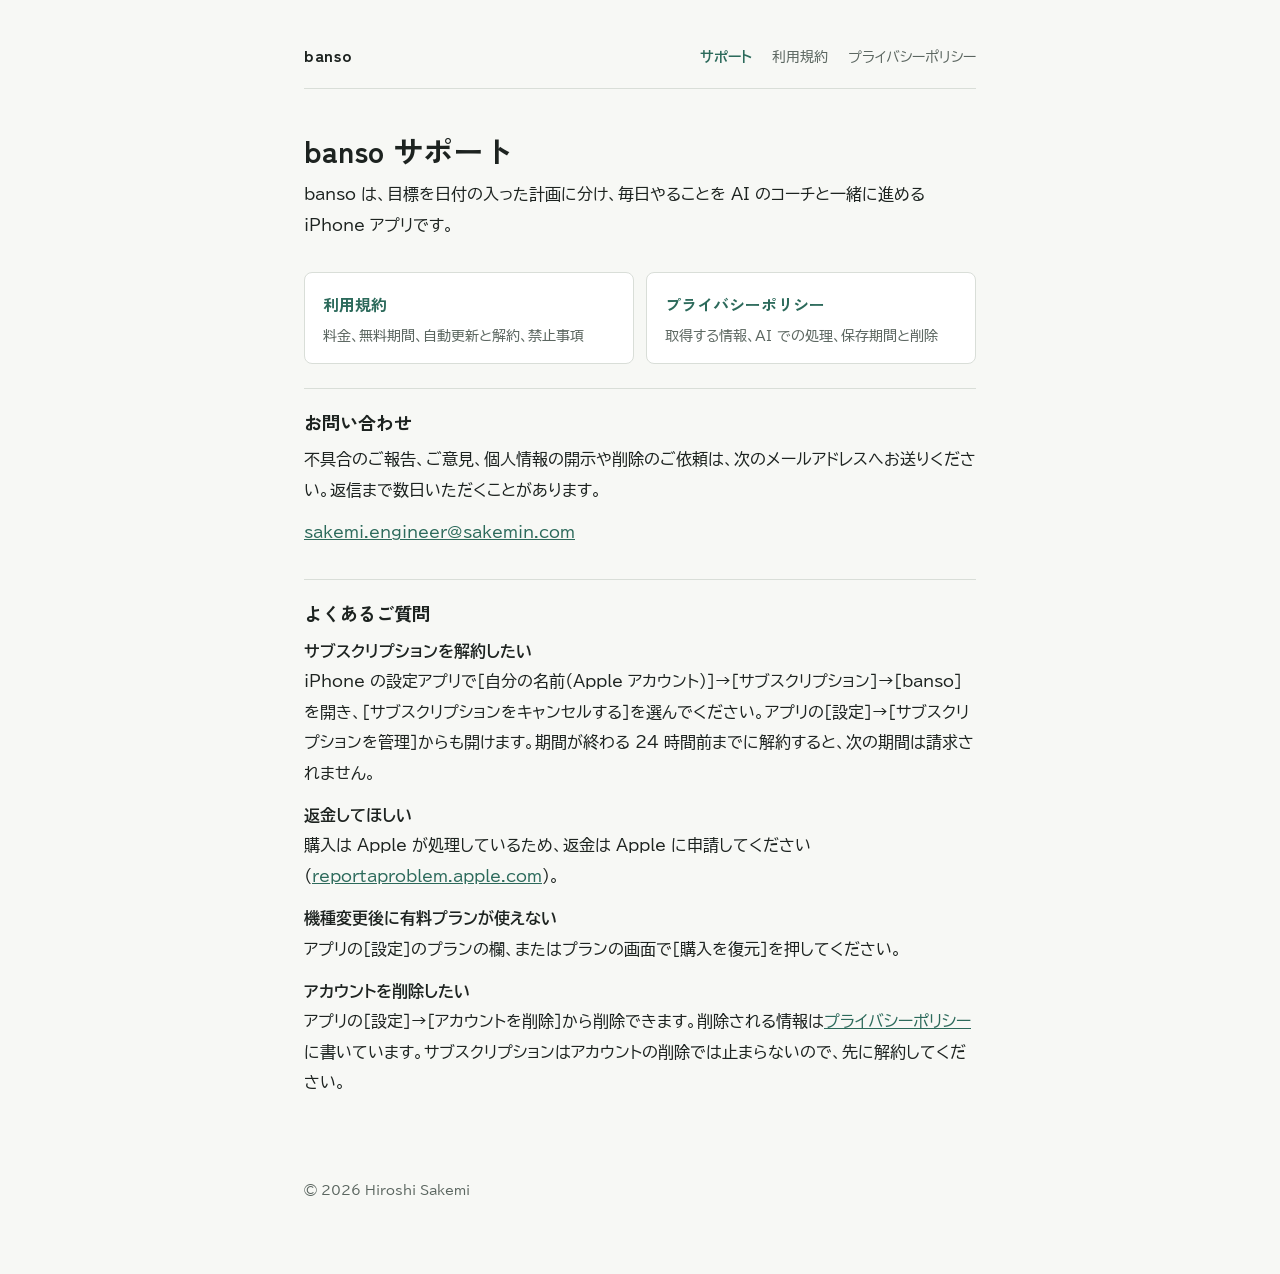
==== index.html @ 9be2c63c "banso の利用規約・プライバシーポリシー・サポートを公開する (my-tasks#225) Co-Authored-By: Claude Opus 5.5 (1M context) <norepl" ====
<!doctype html>
<html lang="ja">
<head>
<meta charset="utf-8">
<meta name="viewport" content="width=device-width, initial-scale=1, viewport-fit=cover">
<title>banso サポート</title>
<link rel="preconnect" href="https://fonts.googleapis.com">
<link rel="preconnect" href="https://fonts.gstatic.com" crossorigin>
<link rel="stylesheet" href="https://fonts.googleapis.com/css2?family=BIZ+UDPGothic:wght@400;700&family=Zen+Kaku+Gothic+New:wght@700&display=swap">
<link rel="stylesheet" href="style.css">
</head>
<body>
<div class="page">
  <header class="masthead">
    <a class="brand" href="./">banso</a>
    <nav aria-label="ページ">
      <a href="./" aria-current="page">サポート</a>
      <a href="terms/">利用規約</a>
      <a href="privacy/">プライバシーポリシー</a>
    </nav>
  </header>

  <main>
    <h1>banso サポート</h1>
    <p class="lead">banso は、目標を日付の入った計画に分け、毎日やることを AI のコーチと一緒に進める iPhone アプリです。</p>

    <div class="cards">
      <a class="card" href="terms/"><strong>利用規約</strong><span>料金、無料期間、自動更新と解約、禁止事項</span></a>
      <a class="card" href="privacy/"><strong>プライバシーポリシー</strong><span>取得する情報、AI での処理、保存期間と削除</span></a>
    </div>

    <section>
      <h2>お問い合わせ</h2>
      <p>不具合のご報告、ご意見、個人情報の開示や削除のご依頼は、次のメールアドレスへお送りください。返信まで数日いただくことがあります。</p>
      <p><a href="mailto:sakemi.engineer@sakemin.com">sakemi.engineer@sakemin.com</a></p>
    </section>

    <section>
      <h2>よくあるご質問</h2>
      <p><strong>サブスクリプションを解約したい</strong><br>
      iPhone の設定アプリで［自分の名前（Apple アカウント）］→［サブスクリプション］→［banso］を開き、［サブスクリプションをキャンセルする］を選んでください。アプリの［設定］→［サブスクリプションを管理］からも開けます。期間が終わる 24 時間前までに解約すると、次の期間は請求されません。</p>
      <p><strong>返金してほしい</strong><br>
      購入は Apple が処理しているため、返金は Apple に申請してください（<a href="https://reportaproblem.apple.com/">reportaproblem.apple.com</a>）。</p>
      <p><strong>機種変更後に有料プランが使えない</strong><br>
      アプリの［設定］のプランの欄、またはプランの画面で［購入を復元］を押してください。</p>
      <p><strong>アカウントを削除したい</strong><br>
      アプリの［設定］→［アカウントを削除］から削除できます。削除される情報は<a href="privacy/#delete">プライバシーポリシー</a>に書いています。サブスクリプションはアカウントの削除では止まらないので、先に解約してください。</p>
    </section>
  </main>

  <footer>© 2026 Hiroshi Sakemi</footer>
</div>
</body>
</html>
---- style.css ----
:root {
  --paper: #f7f8f5;
  --surface: #ffffff;
  --ink: #1d2320;
  --muted: #5b6660;
  --rule: #d9ded8;
  --accent: #2c6a5b;
  --todo-bg: #fff1c2;
  --todo-ink: #6b4b00;
}
@media (prefers-color-scheme: dark) {
  :root:not([data-theme="light"]) {
    --paper: #141816;
    --surface: #1b201d;
    --ink: #e6ebe7;
    --muted: #a0aba4;
    --rule: #2f3632;
    --accent: #7cc3ae;
    --todo-bg: #4a3a0c;
    --todo-ink: #ffe29a;
    color-scheme: dark;
  }
}
:root[data-theme="dark"] {
  --paper: #141816;
  --surface: #1b201d;
  --ink: #e6ebe7;
  --muted: #a0aba4;
  --rule: #2f3632;
  --accent: #7cc3ae;
  --todo-bg: #4a3a0c;
  --todo-ink: #ffe29a;
  color-scheme: dark;
}

* { box-sizing: border-box; }
body {
  margin: 0;
  background: var(--paper);
  color: var(--ink);
  font-family: "BIZ UDPGothic", "Hiragino Sans", "Yu Gothic", sans-serif;
  font-size: 16px;
  line-height: 1.9;
  padding-inline: 20px;
}
.page { max-width: 42rem; margin-inline: auto; padding-block: 40px 72px; }

.masthead { display: flex; flex-wrap: wrap; align-items: baseline; justify-content: space-between; gap: 8px 24px; padding-bottom: 16px; border-bottom: 1px solid var(--rule); }
.brand { font-family: "Zen Kaku Gothic New", "Hiragino Sans", sans-serif; font-weight: 700; font-size: 1.05rem; color: var(--ink); text-decoration: none; letter-spacing: 0.04em; }
.masthead nav { display: flex; gap: 20px; font-size: 0.9rem; }
.masthead nav a { color: var(--muted); text-decoration: none; }
.masthead nav a[aria-current="page"] { color: var(--accent); font-weight: 700; }
.masthead nav a:hover, .masthead nav a:focus-visible { color: var(--accent); }

h1 { font-family: "Zen Kaku Gothic New", "Hiragino Sans", sans-serif; font-size: 1.9rem; line-height: 1.4; margin: 40px 0 8px; text-wrap: balance; }
.dates { color: var(--muted); font-size: 0.85rem; margin: 0 0 24px; font-variant-numeric: tabular-nums; }
.lead { margin: 0 0 32px; }

section { padding-block: 20px; border-top: 1px solid var(--rule); }
h2 { font-family: "Zen Kaku Gothic New", "Hiragino Sans", sans-serif; font-size: 1.15rem; line-height: 1.5; margin: 0 0 8px; display: flex; gap: 12px; text-wrap: balance; }
h2 .no { color: var(--accent); flex: none; font-variant-numeric: tabular-nums; }
p { margin: 0 0 12px; }
ol, ul { margin: 0 0 12px; padding-left: 1.5em; }
li { margin-bottom: 4px; }

.table-wrap { overflow-x: auto; margin: 8px 0 16px; }
table { border-collapse: collapse; width: 100%; font-size: 0.92rem; line-height: 1.7; }
th, td { text-align: left; vertical-align: top; padding: 10px 12px; border-bottom: 1px solid var(--rule); }
th { font-weight: 700; color: var(--muted); font-size: 0.82rem; letter-spacing: 0.04em; white-space: nowrap; }
td:first-child { white-space: nowrap; font-weight: 700; }

a { color: var(--accent); }
a:focus-visible { outline: 2px solid var(--accent); outline-offset: 2px; border-radius: 2px; }
.todo { background: var(--todo-bg); color: var(--todo-ink); padding: 0 4px; border-radius: 3px; font-weight: 700; }

.cards { display: grid; grid-template-columns: repeat(auto-fit, minmax(15rem, 1fr)); gap: 12px; margin: 24px 0; }
.card { background: var(--surface); border: 1px solid var(--rule); border-radius: 8px; padding: 16px 18px; color: var(--ink); text-decoration: none; display: flex; flex-direction: column; gap: 4px; }
.card strong { font-family: "Zen Kaku Gothic New", "Hiragino Sans", sans-serif; color: var(--accent); }
.card span { color: var(--muted); font-size: 0.9rem; line-height: 1.6; }
.card:hover, .card:focus-visible { border-color: var(--accent); }

footer { margin-top: 48px; color: var(--muted); font-size: 0.82rem; }
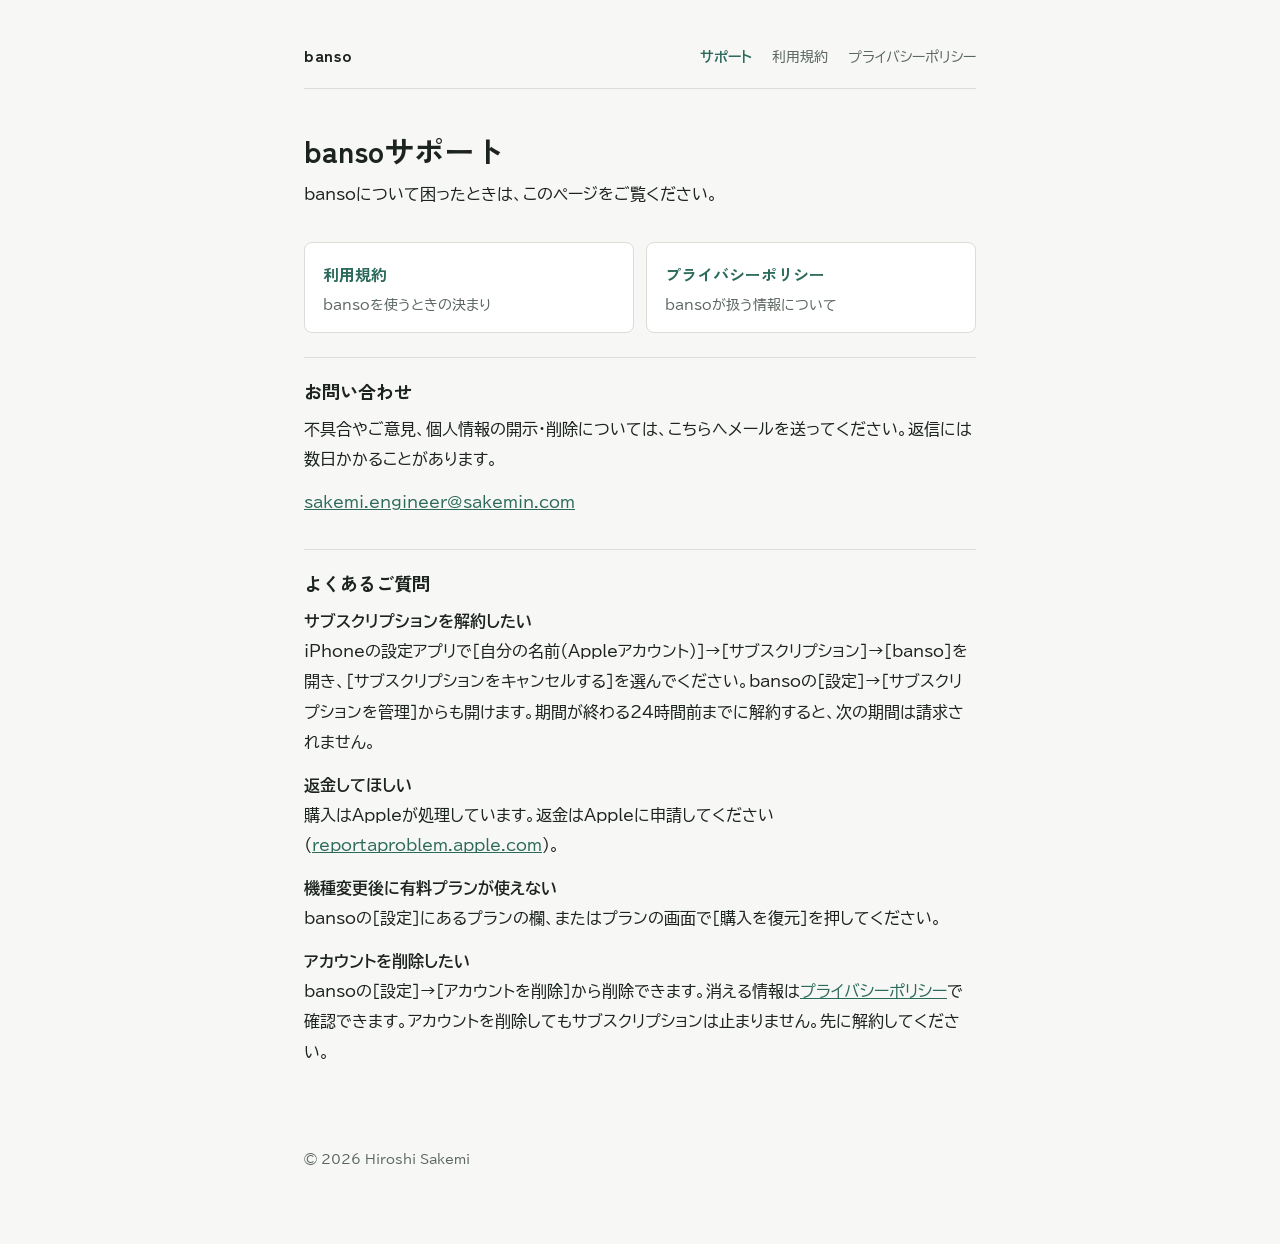
==== commit 88059c89: "docs: 規約・ポリシー・サポートを、個人開発者の言葉で書き直す" ====
--- a/index.html
+++ b/index.html
@@ -21,30 +21,30 @@
   </header>
 
   <main>
-    <h1>banso サポート</h1>
-    <p class="lead">banso は、目標を日付の入った計画に分け、毎日やることを AI のコーチと一緒に進める iPhone アプリです。</p>
+    <h1>bansoサポート</h1>
+    <p class="lead">bansoについて困ったときは、このページをご覧ください。</p>
 
     <div class="cards">
-      <a class="card" href="terms/"><strong>利用規約</strong><span>料金、無料期間、自動更新と解約、禁止事項</span></a>
-      <a class="card" href="privacy/"><strong>プライバシーポリシー</strong><span>取得する情報、AI での処理、保存期間と削除</span></a>
+      <a class="card" href="terms/"><strong>利用規約</strong><span>bansoを使うときの決まり</span></a>
+      <a class="card" href="privacy/"><strong>プライバシーポリシー</strong><span>bansoが扱う情報について</span></a>
     </div>
 
     <section>
       <h2>お問い合わせ</h2>
-      <p>不具合のご報告、ご意見、個人情報の開示や削除のご依頼は、次のメールアドレスへお送りください。返信まで数日いただくことがあります。</p>
+      <p>不具合やご意見、個人情報の開示・削除については、こちらへメールを送ってください。返信には数日かかることがあります。</p>
       <p><a href="mailto:sakemi.engineer@sakemin.com">sakemi.engineer@sakemin.com</a></p>
     </section>
 
     <section>
       <h2>よくあるご質問</h2>
       <p><strong>サブスクリプションを解約したい</strong><br>
-      iPhone の設定アプリで［自分の名前（Apple アカウント）］→［サブスクリプション］→［banso］を開き、［サブスクリプションをキャンセルする］を選んでください。アプリの［設定］→［サブスクリプションを管理］からも開けます。期間が終わる 24 時間前までに解約すると、次の期間は請求されません。</p>
+      iPhoneの設定アプリで［自分の名前（Appleアカウント）］→［サブスクリプション］→［banso］を開き、［サブスクリプションをキャンセルする］を選んでください。bansoの［設定］→［サブスクリプションを管理］からも開けます。期間が終わる24時間前までに解約すると、次の期間は請求されません。</p>
       <p><strong>返金してほしい</strong><br>
-      購入は Apple が処理しているため、返金は Apple に申請してください（<a href="https://reportaproblem.apple.com/">reportaproblem.apple.com</a>）。</p>
+      購入はAppleが処理しています。返金はAppleに申請してください（<a href="https://reportaproblem.apple.com/">reportaproblem.apple.com</a>）。</p>
       <p><strong>機種変更後に有料プランが使えない</strong><br>
-      アプリの［設定］のプランの欄、またはプランの画面で［購入を復元］を押してください。</p>
+      bansoの［設定］にあるプランの欄、またはプランの画面で［購入を復元］を押してください。</p>
       <p><strong>アカウントを削除したい</strong><br>
-      アプリの［設定］→［アカウントを削除］から削除できます。削除される情報は<a href="privacy/#delete">プライバシーポリシー</a>に書いています。サブスクリプションはアカウントの削除では止まらないので、先に解約してください。</p>
+      bansoの［設定］→［アカウントを削除］から削除できます。消える情報は<a href="privacy/#delete">プライバシーポリシー</a>で確認できます。アカウントを削除してもサブスクリプションは止まりません。先に解約してください。</p>
     </section>
   </main>
 
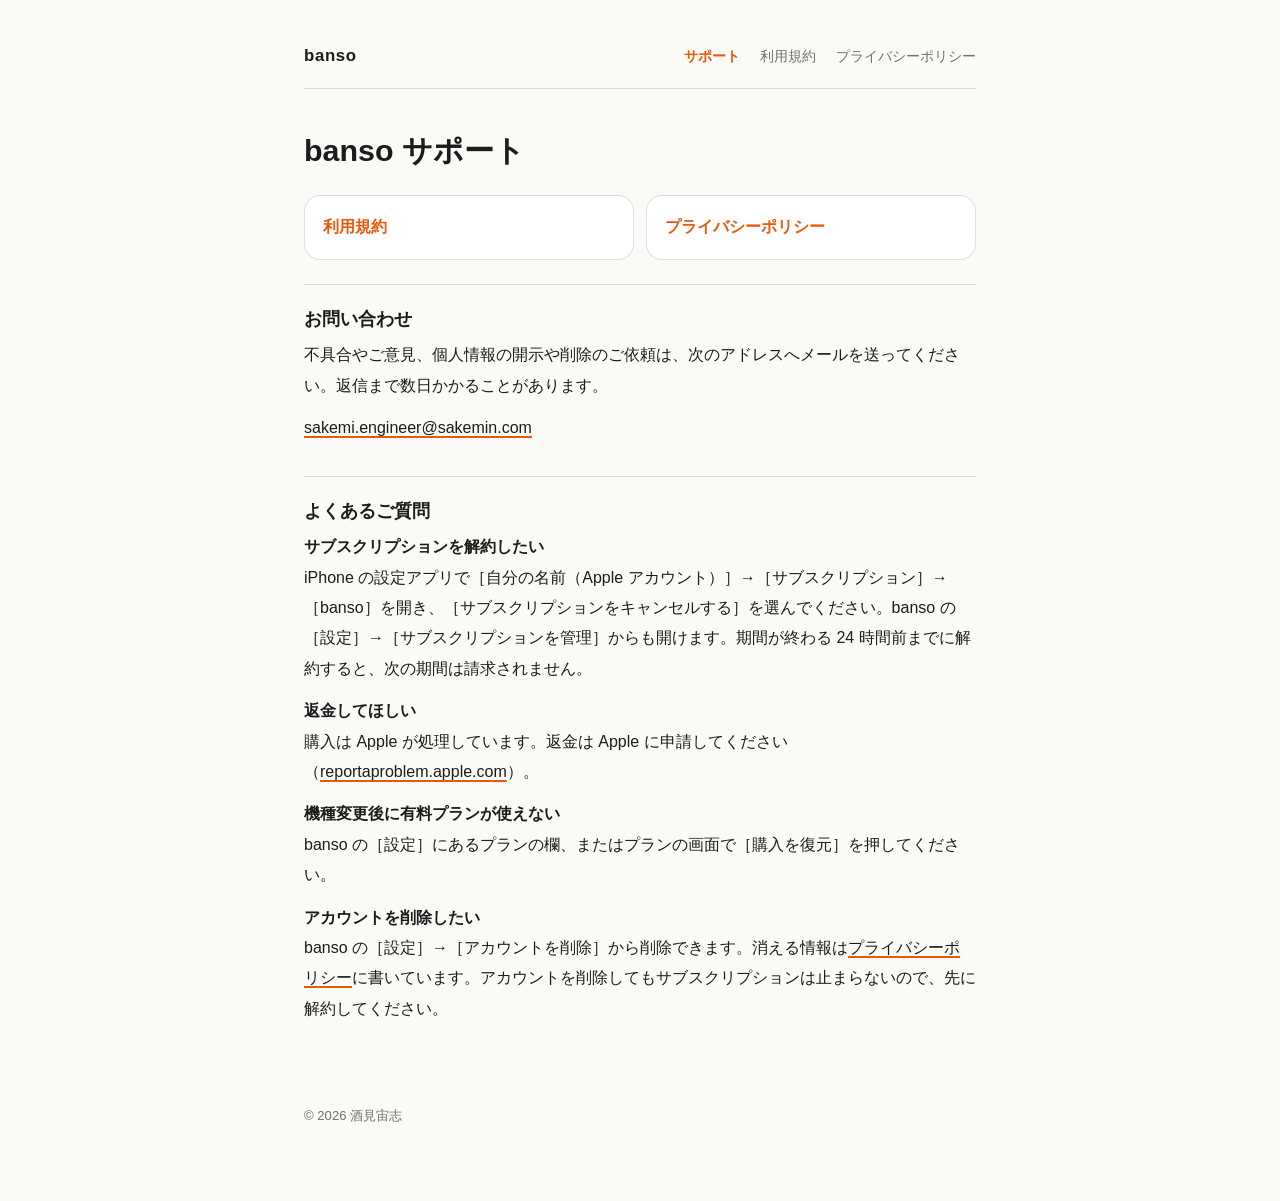
==== commit 985db46b: "docs: 運営者名を酒見宙志にし、文字と色を banso のアプリにそろえる - 本文の「私」をやめ、名前は冒頭・お問い合わせ・フッターだけに置く - 和文と英数字の間の半角空白をアプリの書き方に戻" ====
--- a/index.html
+++ b/index.html
@@ -4,9 +4,6 @@
 <meta charset="utf-8">
 <meta name="viewport" content="width=device-width, initial-scale=1, viewport-fit=cover">
 <title>banso サポート</title>
-<link rel="preconnect" href="https://fonts.googleapis.com">
-<link rel="preconnect" href="https://fonts.gstatic.com" crossorigin>
-<link rel="stylesheet" href="https://fonts.googleapis.com/css2?family=BIZ+UDPGothic:wght@400;700&family=Zen+Kaku+Gothic+New:wght@700&display=swap">
 <link rel="stylesheet" href="style.css">
 </head>
 <body>
@@ -21,34 +18,33 @@
   </header>
 
   <main>
-    <h1>bansoサポート</h1>
-    <p class="lead">bansoについて困ったときは、このページをご覧ください。</p>
+    <h1>banso サポート</h1>
 
     <div class="cards">
-      <a class="card" href="terms/"><strong>利用規約</strong><span>bansoを使うときの決まり</span></a>
-      <a class="card" href="privacy/"><strong>プライバシーポリシー</strong><span>bansoが扱う情報について</span></a>
+      <a class="card" href="terms/"><strong>利用規約</strong></a>
+      <a class="card" href="privacy/"><strong>プライバシーポリシー</strong></a>
     </div>
 
     <section>
       <h2>お問い合わせ</h2>
-      <p>不具合やご意見、個人情報の開示・削除については、こちらへメールを送ってください。返信には数日かかることがあります。</p>
+      <p>不具合やご意見、個人情報の開示や削除のご依頼は、次のアドレスへメールを送ってください。返信まで数日かかることがあります。</p>
       <p><a href="mailto:sakemi.engineer@sakemin.com">sakemi.engineer@sakemin.com</a></p>
     </section>
 
     <section>
       <h2>よくあるご質問</h2>
       <p><strong>サブスクリプションを解約したい</strong><br>
-      iPhoneの設定アプリで［自分の名前（Appleアカウント）］→［サブスクリプション］→［banso］を開き、［サブスクリプションをキャンセルする］を選んでください。bansoの［設定］→［サブスクリプションを管理］からも開けます。期間が終わる24時間前までに解約すると、次の期間は請求されません。</p>
+      iPhone の設定アプリで［自分の名前（Apple アカウント）］→［サブスクリプション］→［banso］を開き、［サブスクリプションをキャンセルする］を選んでください。banso の［設定］→［サブスクリプションを管理］からも開けます。期間が終わる 24 時間前までに解約すると、次の期間は請求されません。</p>
       <p><strong>返金してほしい</strong><br>
-      購入はAppleが処理しています。返金はAppleに申請してください（<a href="https://reportaproblem.apple.com/">reportaproblem.apple.com</a>）。</p>
+      購入は Apple が処理しています。返金は Apple に申請してください（<a href="https://reportaproblem.apple.com/">reportaproblem.apple.com</a>）。</p>
       <p><strong>機種変更後に有料プランが使えない</strong><br>
-      bansoの［設定］にあるプランの欄、またはプランの画面で［購入を復元］を押してください。</p>
+      banso の［設定］にあるプランの欄、またはプランの画面で［購入を復元］を押してください。</p>
       <p><strong>アカウントを削除したい</strong><br>
-      bansoの［設定］→［アカウントを削除］から削除できます。消える情報は<a href="privacy/#delete">プライバシーポリシー</a>で確認できます。アカウントを削除してもサブスクリプションは止まりません。先に解約してください。</p>
+      banso の［設定］→［アカウントを削除］から削除できます。消える情報は<a href="privacy/#delete">プライバシーポリシー</a>に書いています。アカウントを削除してもサブスクリプションは止まらないので、先に解約してください。</p>
     </section>
   </main>
 
-  <footer>© 2026 Hiroshi Sakemi</footer>
+  <footer>© 2026 酒見宙志</footer>
 </div>
 </body>
 </html>
--- a/style.css
+++ b/style.css
@@ -1,33 +1,33 @@
 :root {
-  --paper: #f7f8f5;
-  --surface: #ffffff;
-  --ink: #1d2320;
-  --muted: #5b6660;
-  --rule: #d9ded8;
-  --accent: #2c6a5b;
+  --paper: #FAFAF7;
+  --surface: #FFFFFF;
+  --ink: #1A1D1A;
+  --muted: rgba(26, 29, 26, 0.62);
+  --rule: rgba(26, 29, 26, 0.14);
+  --accent: #E8590C;
   --todo-bg: #fff1c2;
   --todo-ink: #6b4b00;
 }
 @media (prefers-color-scheme: dark) {
   :root:not([data-theme="light"]) {
-    --paper: #141816;
-    --surface: #1b201d;
-    --ink: #e6ebe7;
-    --muted: #a0aba4;
-    --rule: #2f3632;
-    --accent: #7cc3ae;
+    --paper: #131311;
+    --surface: #1E1E1B;
+    --ink: #F2F2EC;
+    --muted: rgba(242, 242, 236, 0.62);
+    --rule: rgba(242, 242, 236, 0.14);
+    --accent: #FF6B1A;
     --todo-bg: #4a3a0c;
     --todo-ink: #ffe29a;
     color-scheme: dark;
   }
 }
 :root[data-theme="dark"] {
-  --paper: #141816;
-  --surface: #1b201d;
-  --ink: #e6ebe7;
-  --muted: #a0aba4;
-  --rule: #2f3632;
-  --accent: #7cc3ae;
+  --paper: #131311;
+  --surface: #1E1E1B;
+  --ink: #F2F2EC;
+  --muted: rgba(242, 242, 236, 0.62);
+  --rule: rgba(242, 242, 236, 0.14);
+  --accent: #FF6B1A;
   --todo-bg: #4a3a0c;
   --todo-ink: #ffe29a;
   color-scheme: dark;
@@ -38,7 +38,7 @@
   margin: 0;
   background: var(--paper);
   color: var(--ink);
-  font-family: "BIZ UDPGothic", "Hiragino Sans", "Yu Gothic", sans-serif;
+  font-family: -apple-system, BlinkMacSystemFont, "Hiragino Sans", "Hiragino Kaku Gothic ProN", "Noto Sans JP", sans-serif;
   font-size: 16px;
   line-height: 1.9;
   padding-inline: 20px;
@@ -46,18 +46,18 @@
 .page { max-width: 42rem; margin-inline: auto; padding-block: 40px 72px; }
 
 .masthead { display: flex; flex-wrap: wrap; align-items: baseline; justify-content: space-between; gap: 8px 24px; padding-bottom: 16px; border-bottom: 1px solid var(--rule); }
-.brand { font-family: "Zen Kaku Gothic New", "Hiragino Sans", sans-serif; font-weight: 700; font-size: 1.05rem; color: var(--ink); text-decoration: none; letter-spacing: 0.04em; }
+.brand { font-family: -apple-system, BlinkMacSystemFont, "Hiragino Sans", "Hiragino Kaku Gothic ProN", "Noto Sans JP", sans-serif; font-weight: 700; font-size: 1.05rem; color: var(--ink); text-decoration: none; letter-spacing: 0.04em; }
 .masthead nav { display: flex; gap: 20px; font-size: 0.9rem; }
 .masthead nav a { color: var(--muted); text-decoration: none; }
 .masthead nav a[aria-current="page"] { color: var(--accent); font-weight: 700; }
 .masthead nav a:hover, .masthead nav a:focus-visible { color: var(--accent); }
 
-h1 { font-family: "Zen Kaku Gothic New", "Hiragino Sans", sans-serif; font-size: 1.9rem; line-height: 1.4; margin: 40px 0 8px; text-wrap: balance; }
+h1 { font-family: -apple-system, BlinkMacSystemFont, "Hiragino Sans", "Hiragino Kaku Gothic ProN", "Noto Sans JP", sans-serif; font-size: 1.9rem; line-height: 1.4; margin: 40px 0 8px; text-wrap: balance; }
 .dates { color: var(--muted); font-size: 0.85rem; margin: 0 0 24px; font-variant-numeric: tabular-nums; }
 .lead { margin: 0 0 32px; }
 
 section { padding-block: 20px; border-top: 1px solid var(--rule); }
-h2 { font-family: "Zen Kaku Gothic New", "Hiragino Sans", sans-serif; font-size: 1.15rem; line-height: 1.5; margin: 0 0 8px; display: flex; gap: 12px; text-wrap: balance; }
+h2 { font-family: -apple-system, BlinkMacSystemFont, "Hiragino Sans", "Hiragino Kaku Gothic ProN", "Noto Sans JP", sans-serif; font-size: 1.15rem; line-height: 1.5; margin: 0 0 8px; display: flex; gap: 12px; text-wrap: balance; }
 h2 .no { color: var(--accent); flex: none; font-variant-numeric: tabular-nums; }
 p { margin: 0 0 12px; }
 ol, ul { margin: 0 0 12px; padding-left: 1.5em; }
@@ -69,13 +69,13 @@
 th { font-weight: 700; color: var(--muted); font-size: 0.82rem; letter-spacing: 0.04em; white-space: nowrap; }
 td:first-child { white-space: nowrap; font-weight: 700; }
 
-a { color: var(--accent); }
+main a, footer a { color: var(--ink); text-decoration-color: var(--accent); text-decoration-thickness: 1.5px; text-underline-offset: 3px; }
 a:focus-visible { outline: 2px solid var(--accent); outline-offset: 2px; border-radius: 2px; }
 .todo { background: var(--todo-bg); color: var(--todo-ink); padding: 0 4px; border-radius: 3px; font-weight: 700; }
 
 .cards { display: grid; grid-template-columns: repeat(auto-fit, minmax(15rem, 1fr)); gap: 12px; margin: 24px 0; }
-.card { background: var(--surface); border: 1px solid var(--rule); border-radius: 8px; padding: 16px 18px; color: var(--ink); text-decoration: none; display: flex; flex-direction: column; gap: 4px; }
-.card strong { font-family: "Zen Kaku Gothic New", "Hiragino Sans", sans-serif; color: var(--accent); }
+.card { background: var(--surface); border: 1px solid var(--rule); border-radius: 16px; padding: 16px 18px; color: var(--ink); text-decoration: none; display: flex; flex-direction: column; gap: 4px; }
+.card strong { font-family: -apple-system, BlinkMacSystemFont, "Hiragino Sans", "Hiragino Kaku Gothic ProN", "Noto Sans JP", sans-serif; color: var(--accent); }
 .card span { color: var(--muted); font-size: 0.9rem; line-height: 1.6; }
 .card:hover, .card:focus-visible { border-color: var(--accent); }
 
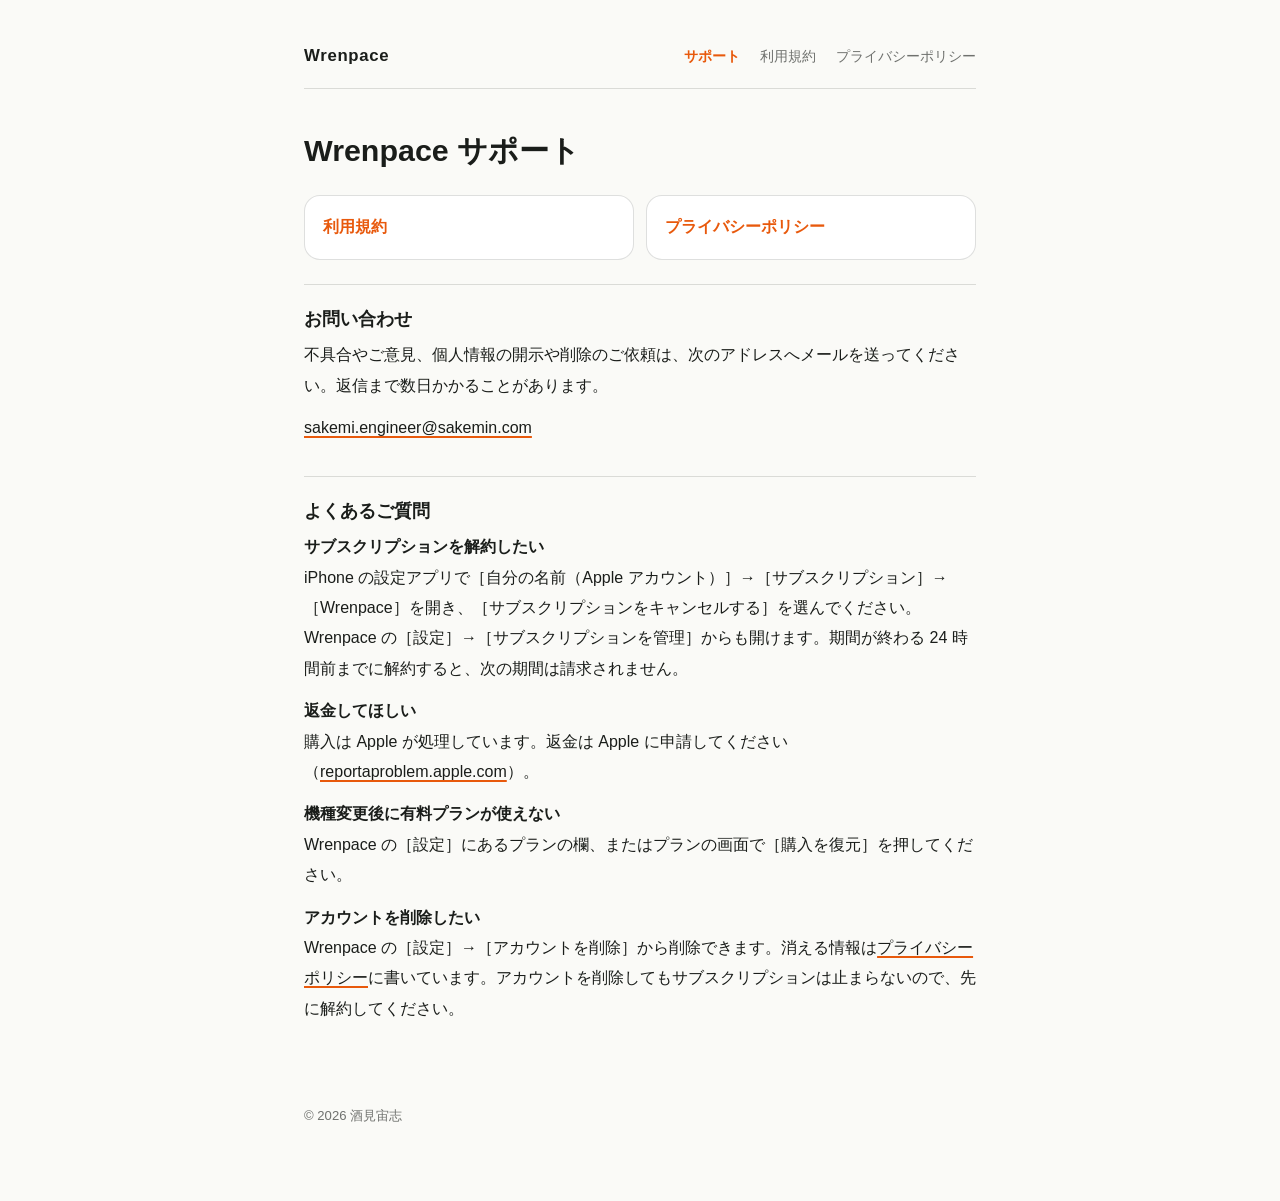
==== commit 3ad1b594: "docs: アプリ名を banso から Wrenpace に変える (my-tasks#153) サポート・プライバシーポリシー・利用規約の表記を Wrenpace にし、 規約とポリシーに改定日（" ====
--- a/index.html
+++ b/index.html
@@ -3,13 +3,13 @@
 <head>
 <meta charset="utf-8">
 <meta name="viewport" content="width=device-width, initial-scale=1, viewport-fit=cover">
-<title>banso サポート</title>
+<title>Wrenpace サポート</title>
 <link rel="stylesheet" href="style.css">
 </head>
 <body>
 <div class="page">
   <header class="masthead">
-    <a class="brand" href="./">banso</a>
+    <a class="brand" href="./">Wrenpace</a>
     <nav aria-label="ページ">
       <a href="./" aria-current="page">サポート</a>
       <a href="terms/">利用規約</a>
@@ -18,7 +18,7 @@
   </header>
 
   <main>
-    <h1>banso サポート</h1>
+    <h1>Wrenpace サポート</h1>
 
     <div class="cards">
       <a class="card" href="terms/"><strong>利用規約</strong></a>
@@ -34,13 +34,13 @@
     <section>
       <h2>よくあるご質問</h2>
       <p><strong>サブスクリプションを解約したい</strong><br>
-      iPhone の設定アプリで［自分の名前（Apple アカウント）］→［サブスクリプション］→［banso］を開き、［サブスクリプションをキャンセルする］を選んでください。banso の［設定］→［サブスクリプションを管理］からも開けます。期間が終わる 24 時間前までに解約すると、次の期間は請求されません。</p>
+      iPhone の設定アプリで［自分の名前（Apple アカウント）］→［サブスクリプション］→［Wrenpace］を開き、［サブスクリプションをキャンセルする］を選んでください。Wrenpace の［設定］→［サブスクリプションを管理］からも開けます。期間が終わる 24 時間前までに解約すると、次の期間は請求されません。</p>
       <p><strong>返金してほしい</strong><br>
       購入は Apple が処理しています。返金は Apple に申請してください（<a href="https://reportaproblem.apple.com/">reportaproblem.apple.com</a>）。</p>
       <p><strong>機種変更後に有料プランが使えない</strong><br>
-      banso の［設定］にあるプランの欄、またはプランの画面で［購入を復元］を押してください。</p>
+      Wrenpace の［設定］にあるプランの欄、またはプランの画面で［購入を復元］を押してください。</p>
       <p><strong>アカウントを削除したい</strong><br>
-      banso の［設定］→［アカウントを削除］から削除できます。消える情報は<a href="privacy/#delete">プライバシーポリシー</a>に書いています。アカウントを削除してもサブスクリプションは止まらないので、先に解約してください。</p>
+      Wrenpace の［設定］→［アカウントを削除］から削除できます。消える情報は<a href="privacy/#delete">プライバシーポリシー</a>に書いています。アカウントを削除してもサブスクリプションは止まらないので、先に解約してください。</p>
     </section>
   </main>
 
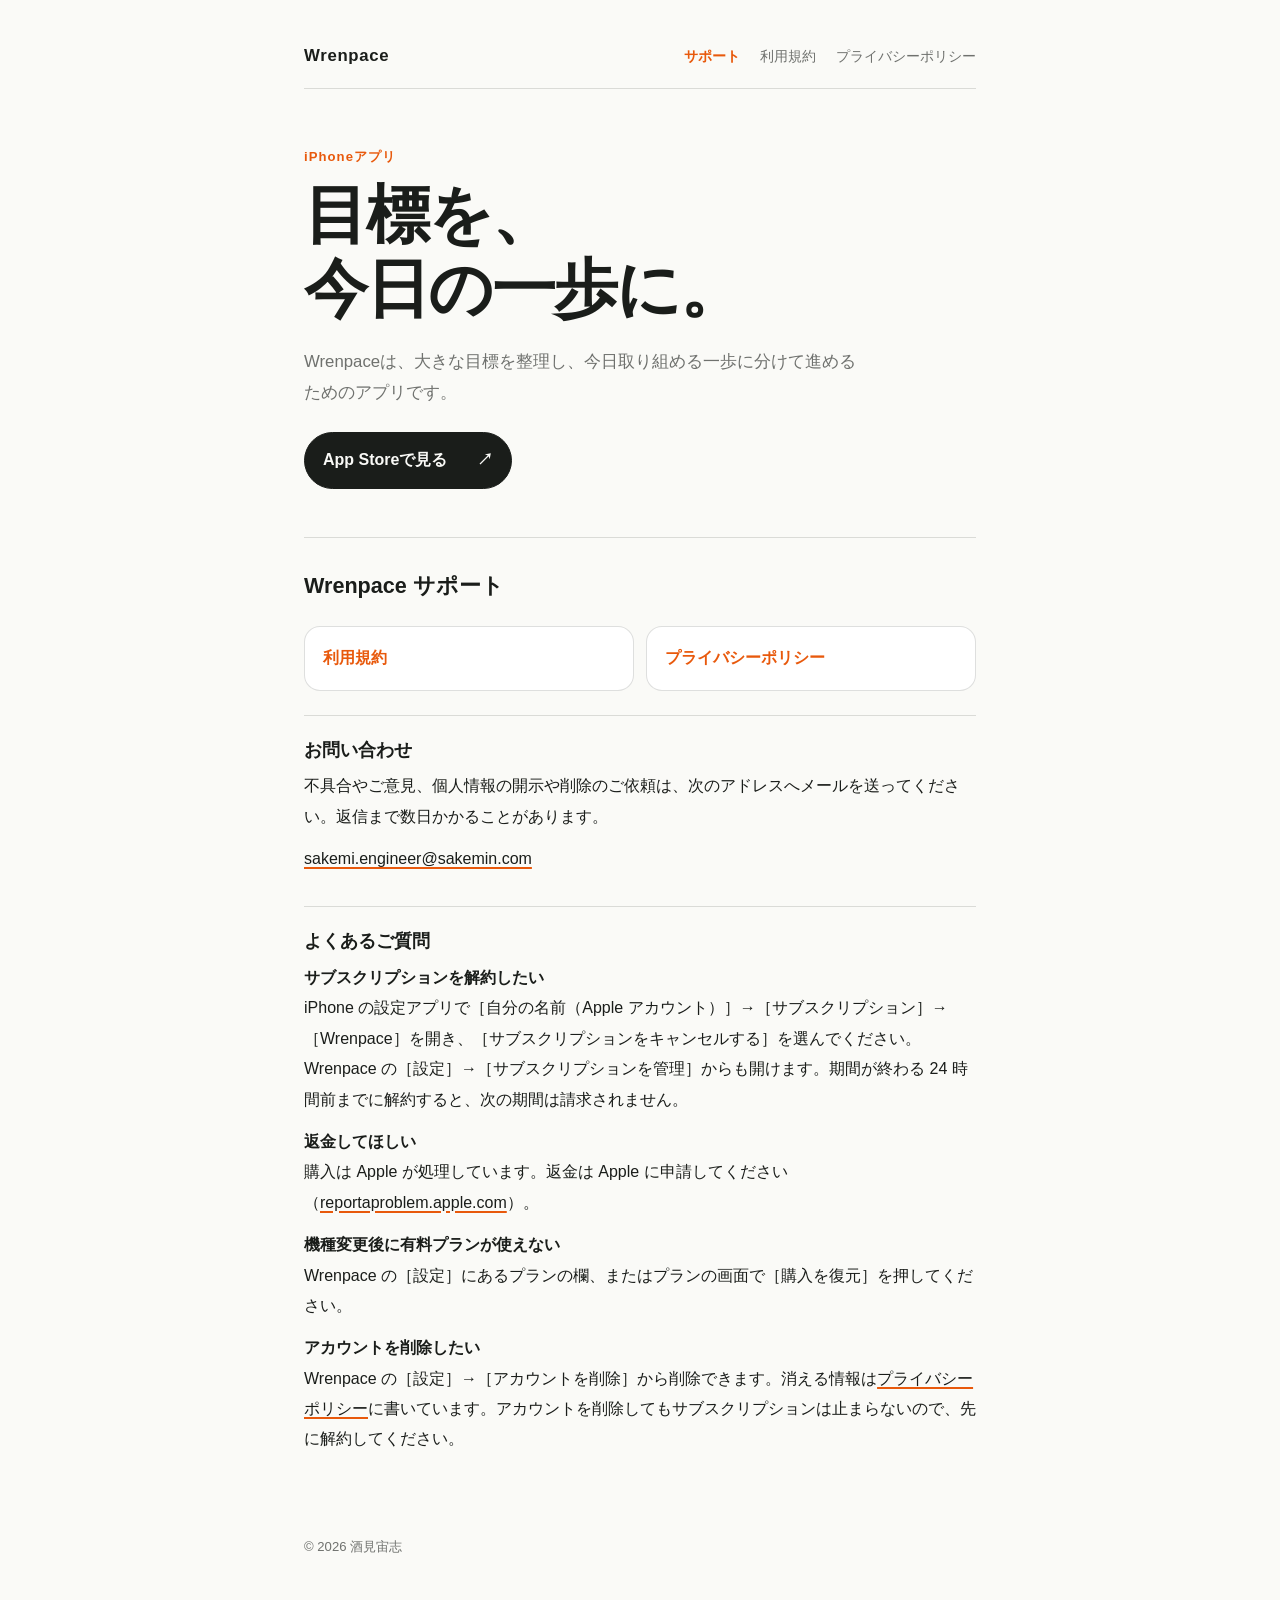
==== commit ed342760: "Add App Store introduction to support site" ====
--- a/index.html
+++ b/index.html
@@ -3,7 +3,8 @@
 <head>
 <meta charset="utf-8">
 <meta name="viewport" content="width=device-width, initial-scale=1, viewport-fit=cover">
-<title>Wrenpace サポート</title>
+<title>Wrenpace — 目標を、今日の一歩に</title>
+<meta name="description" content="Wrenpaceは、大きな目標を今日取り組める一歩に整理するiPhoneアプリです。">
 <link rel="stylesheet" href="style.css">
 </head>
 <body>
@@ -18,21 +19,32 @@
   </header>
 
   <main>
-    <h1>Wrenpace サポート</h1>
-
-    <div class="cards">
-      <a class="card" href="terms/"><strong>利用規約</strong></a>
-      <a class="card" href="privacy/"><strong>プライバシーポリシー</strong></a>
-    </div>
-
-    <section>
-      <h2>お問い合わせ</h2>
-      <p>不具合やご意見、個人情報の開示や削除のご依頼は、次のアドレスへメールを送ってください。返信まで数日かかることがあります。</p>
-      <p><a href="mailto:sakemi.engineer@sakemin.com">sakemi.engineer@sakemin.com</a></p>
+    <section class="hero" aria-labelledby="hero-title">
+      <p class="eyebrow">iPhoneアプリ</p>
+      <h1 id="hero-title">目標を、<br>今日の一歩に。</h1>
+      <p class="hero-copy">Wrenpaceは、大きな目標を整理し、今日取り組める一歩に分けて進めるためのアプリです。</p>
+      <a class="app-store-link" href="https://apps.apple.com/jp/app/wrenpace/id6824926927" aria-label="App StoreでWrenpaceを見る">
+        <span class="app-store-link__label">App Storeで見る</span>
+        <span aria-hidden="true">↗</span>
+      </a>
     </section>
 
-    <section>
-      <h2>よくあるご質問</h2>
+    <section class="support-area" aria-labelledby="support-title">
+      <h2 class="support-title" id="support-title">Wrenpace サポート</h2>
+
+      <div class="cards">
+        <a class="card" href="terms/"><strong>利用規約</strong></a>
+        <a class="card" href="privacy/"><strong>プライバシーポリシー</strong></a>
+      </div>
+
+      <section>
+        <h3>お問い合わせ</h3>
+        <p>不具合やご意見、個人情報の開示や削除のご依頼は、次のアドレスへメールを送ってください。返信まで数日かかることがあります。</p>
+        <p><a href="mailto:sakemi.engineer@sakemin.com">sakemi.engineer@sakemin.com</a></p>
+      </section>
+
+      <section>
+        <h3>よくあるご質問</h3>
       <p><strong>サブスクリプションを解約したい</strong><br>
       iPhone の設定アプリで［自分の名前（Apple アカウント）］→［サブスクリプション］→［Wrenpace］を開き、［サブスクリプションをキャンセルする］を選んでください。Wrenpace の［設定］→［サブスクリプションを管理］からも開けます。期間が終わる 24 時間前までに解約すると、次の期間は請求されません。</p>
       <p><strong>返金してほしい</strong><br>
@@ -41,6 +53,7 @@
       Wrenpace の［設定］にあるプランの欄、またはプランの画面で［購入を復元］を押してください。</p>
       <p><strong>アカウントを削除したい</strong><br>
       Wrenpace の［設定］→［アカウントを削除］から削除できます。消える情報は<a href="privacy/#delete">プライバシーポリシー</a>に書いています。アカウントを削除してもサブスクリプションは止まらないので、先に解約してください。</p>
+      </section>
     </section>
   </main>
 
--- a/style.css
+++ b/style.css
@@ -58,6 +58,7 @@
 
 section { padding-block: 20px; border-top: 1px solid var(--rule); }
 h2 { font-family: -apple-system, BlinkMacSystemFont, "Hiragino Sans", "Hiragino Kaku Gothic ProN", "Noto Sans JP", sans-serif; font-size: 1.15rem; line-height: 1.5; margin: 0 0 8px; display: flex; gap: 12px; text-wrap: balance; }
+h3 { font-family: -apple-system, BlinkMacSystemFont, "Hiragino Sans", "Hiragino Kaku Gothic ProN", "Noto Sans JP", sans-serif; font-size: 1.15rem; line-height: 1.5; margin: 0 0 8px; text-wrap: balance; }
 h2 .no { color: var(--accent); flex: none; font-variant-numeric: tabular-nums; }
 p { margin: 0 0 12px; }
 ol, ul { margin: 0 0 12px; padding-left: 1.5em; }
@@ -79,4 +80,26 @@
 .card span { color: var(--muted); font-size: 0.9rem; line-height: 1.6; }
 .card:hover, .card:focus-visible { border-color: var(--accent); }
 
+.hero { padding: 56px 0 48px; border-top: 0; }
+.hero .eyebrow { color: var(--accent); font-size: 0.82rem; font-weight: 700; letter-spacing: 0.08em; margin-bottom: 8px; }
+.hero h1 { font-size: clamp(2.35rem, 8vw, 4rem); line-height: 1.16; letter-spacing: -0.03em; margin: 0 0 20px; }
+.hero-copy { color: var(--muted); font-size: 1.05rem; line-height: 1.85; max-width: 35rem; margin-bottom: 24px; }
+.app-store-link { align-items: center; background: var(--ink); border: 1px solid var(--ink); border-radius: 999px; color: var(--paper); display: inline-flex; font-weight: 700; gap: 12px; justify-content: space-between; min-width: 13rem; padding: 12px 18px; text-decoration: none; }
+.app-store-link:hover { background: var(--accent); border-color: var(--accent); color: #1A1D1A; }
+.app-store-link:focus-visible { border-radius: 999px; outline-offset: 3px; }
+.support-area { border-top: 0; padding: 0; }
+.support-title { border-top: 1px solid var(--rule); font-size: 1.35rem; margin: 0; padding-top: 32px; }
+
+@media (max-width: 36rem) {
+  body { padding-inline: 16px; }
+  .page { padding-block: 24px 56px; }
+  .masthead { align-items: flex-start; }
+  .masthead nav { gap: 12px; overflow-x: auto; padding-bottom: 2px; width: 100%; }
+  .masthead nav a { white-space: nowrap; }
+  .hero { padding: 40px 0; }
+  .hero-copy { font-size: 1rem; }
+  .app-store-link { width: 100%; }
+  .cards { grid-template-columns: 1fr; }
+}
+
 footer { margin-top: 48px; color: var(--muted); font-size: 0.82rem; }
